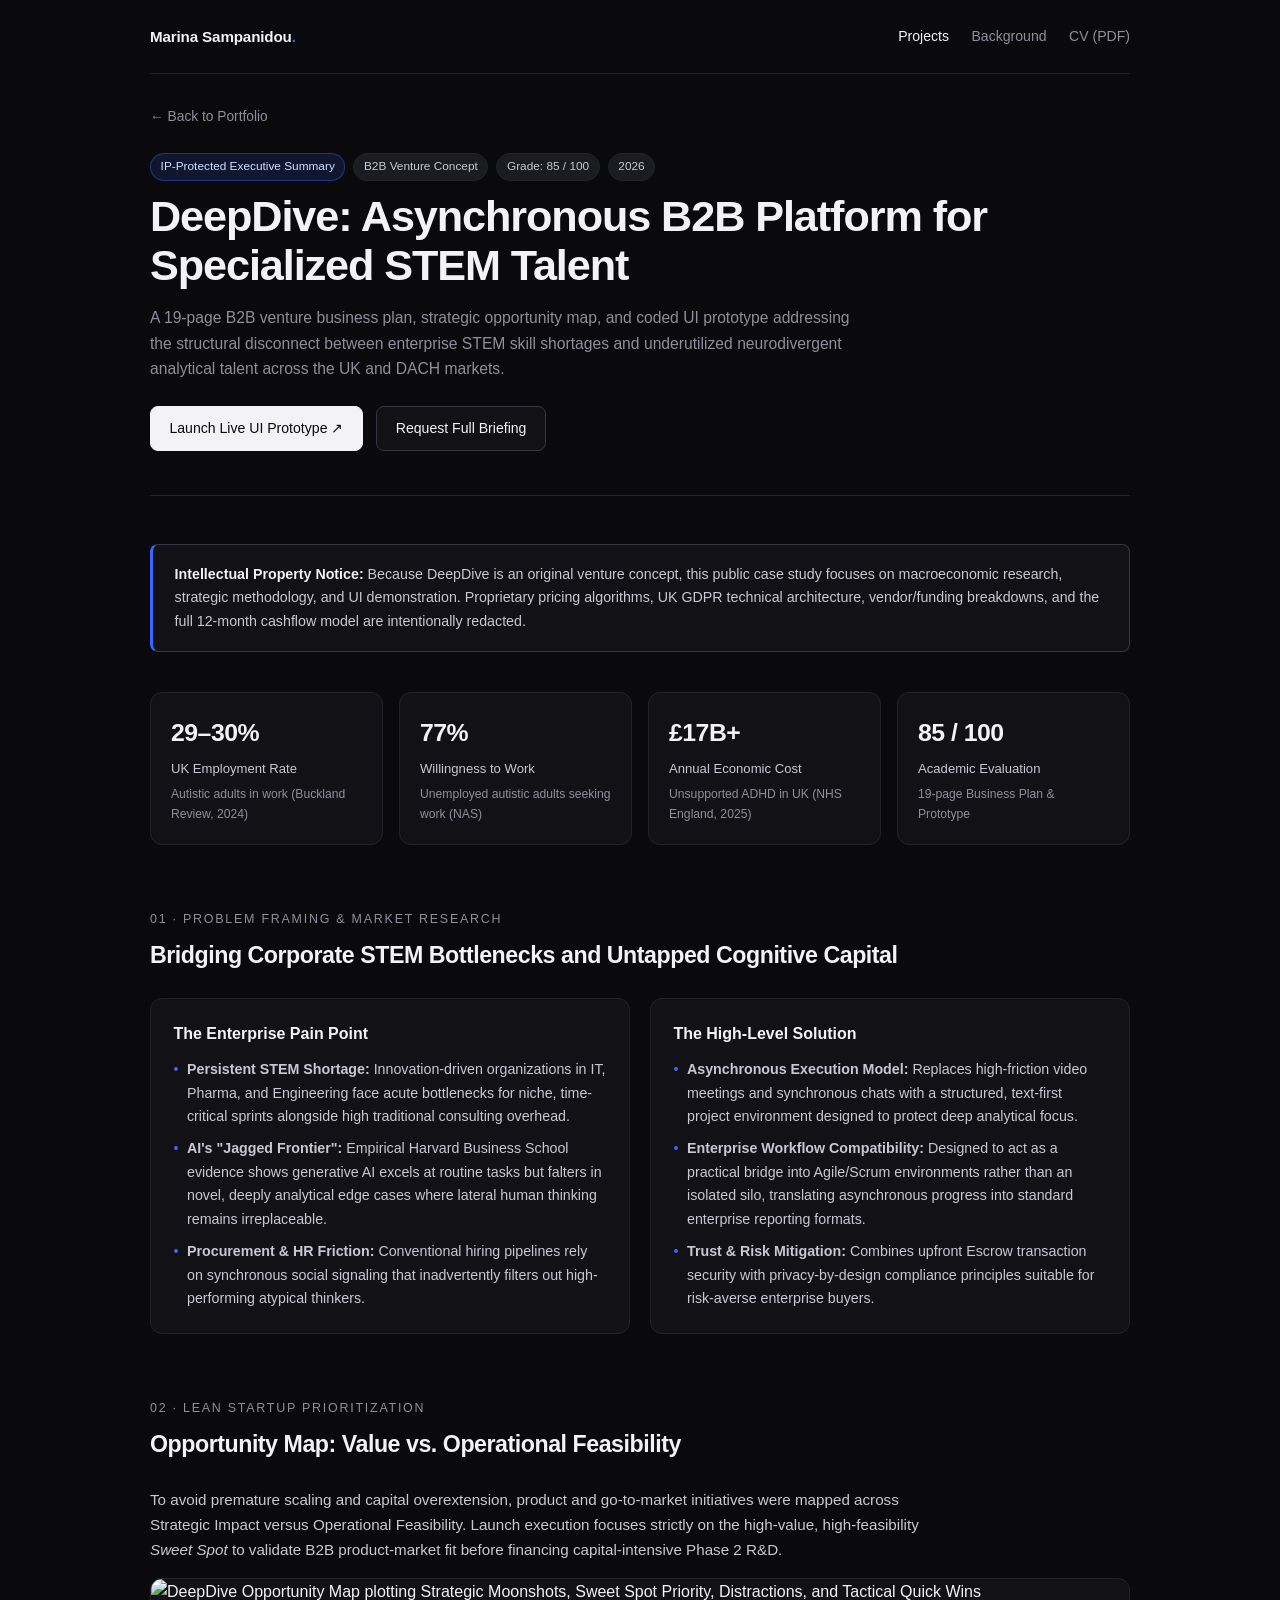
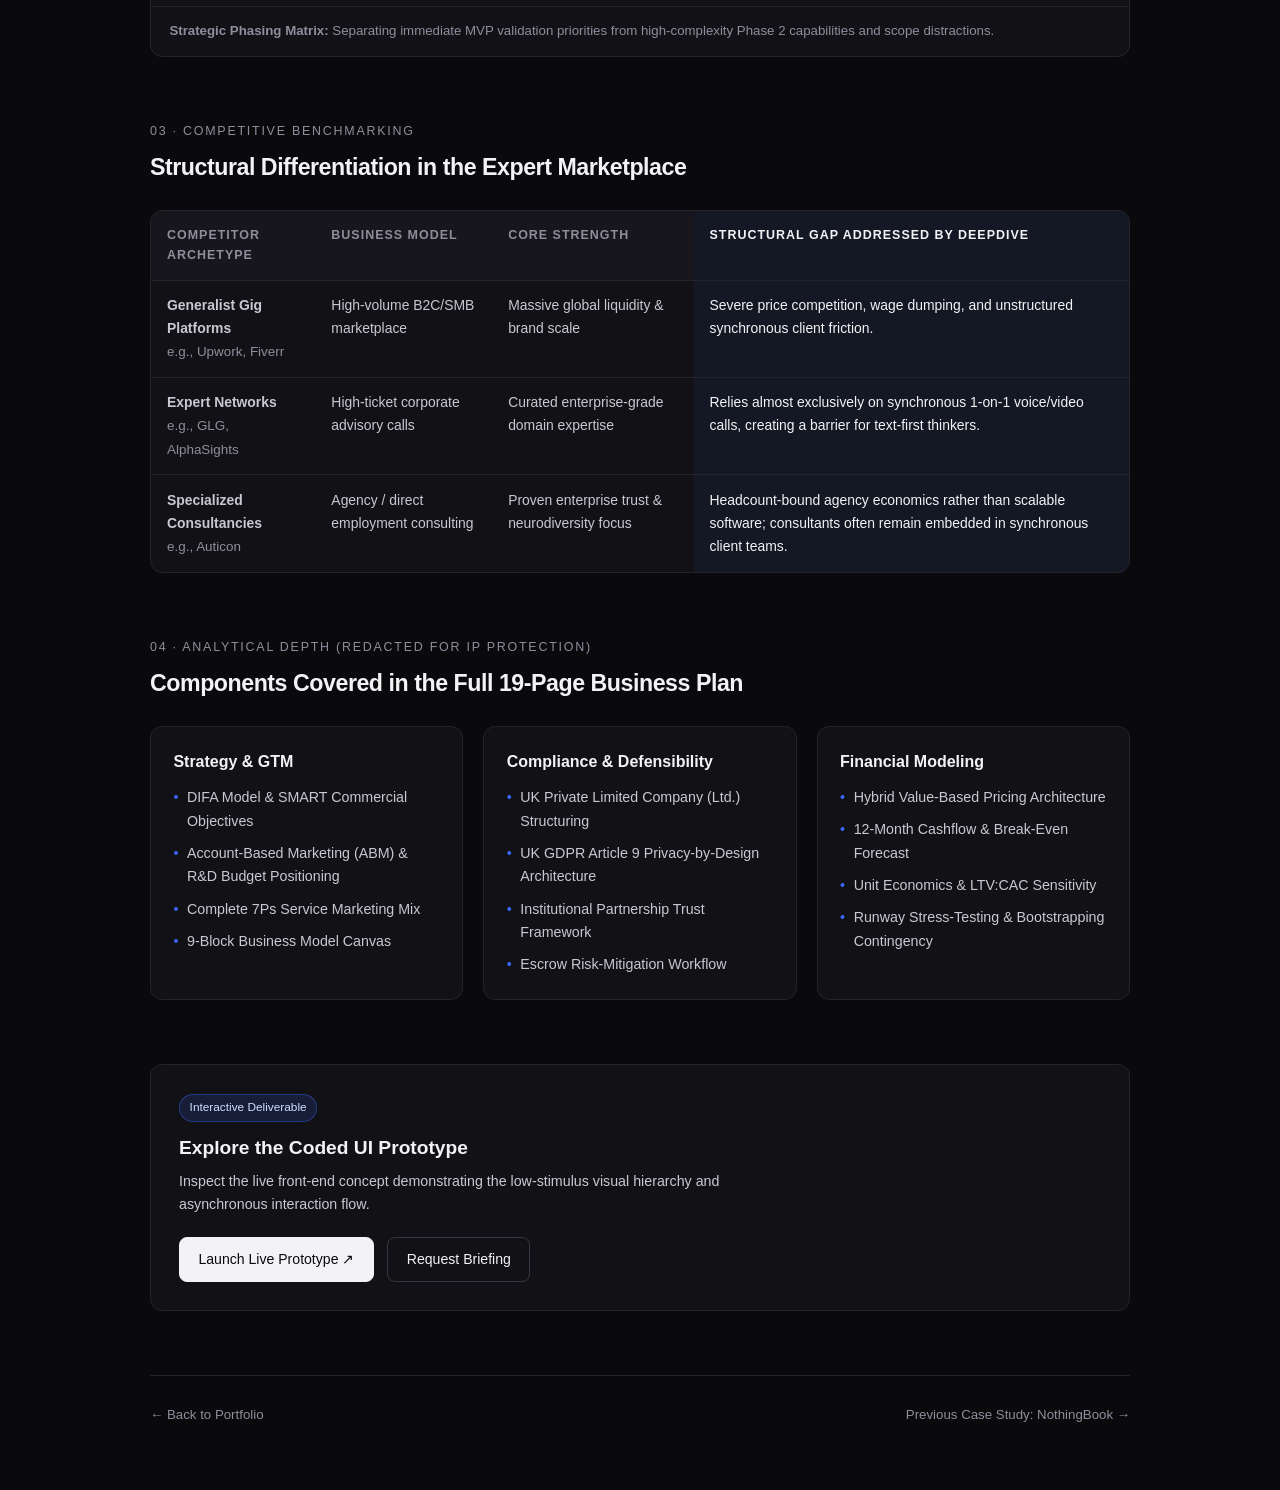
==== deepdive.html @ 22c57059 "Add files via upload" ====
<!DOCTYPE html>
<html lang="en">
<head>
  <meta charset="UTF-8" />
  <meta name="viewport" content="width=device-width, initial-scale=1.0" />
  <title>DeepDive Case Study — Marina Sampanidou</title>
  <meta name="description" content="IP-protected executive summary of DeepDive: B2B asynchronous platform business plan, Opportunity Map, market diagnostics, and live UI prototype." />
  <link rel="stylesheet" href="../style.css" />
</head>
<body>

  <nav class="topbar">
    <a class="brand" href="../index.html">Marina Sampanidou<span>.</span></a>
    <div class="nav-links">
      <a href="../index.html#projects" class="active">Projects</a>
      <a href="../index.html#profile">Background</a>
      <a href="../Marina_Sampanidou_CV.pdf" target="_blank" rel="noopener">CV (PDF)</a>
    </div>
  </nav>

  <main class="container">

    <a class="back-link" href="../index.html">&larr; Back to Portfolio</a>

    <header class="case-hero single">
      <div>
        <div class="badge-row">
          <span class="badge badge-accent">IP-Protected Executive Summary</span>
          <span class="badge">B2B Venture Concept</span>
          <span class="badge">Grade: 85 / 100</span>
          <span class="badge">2026</span>
        </div>
        <h1>DeepDive: Asynchronous B2B Platform for Specialized STEM Talent</h1>
        <p class="hero-summary" style="margin-bottom: 1.5rem;">
          A 19-page B2B venture business plan, strategic opportunity map, and coded UI prototype addressing the structural disconnect between enterprise STEM skill shortages and underutilized neurodivergent analytical talent across the UK and DACH markets.
        </p>
        <div class="btn-row">
          <a class="btn btn-primary" href="https://spiffy-treacle-99836d.netlify.app/" target="_blank" rel="noopener">Launch Live UI Prototype &#8599;</a>
          <a class="btn" href="mailto:marinasampanidou@gmail.com?subject=DeepDive%20Executive%20Summary%20Request">Request Full Briefing</a>
        </div>
      </div>
    </header>

    <div class="notice-banner">
      <strong>Intellectual Property Notice:</strong> Because DeepDive is an original venture concept, this public case study focuses on macroeconomic research, strategic methodology, and UI demonstration. Proprietary pricing algorithms, UK GDPR technical architecture, vendor/funding breakdowns, and the full 12-month cashflow model are intentionally redacted.
    </div>

    <!-- Macro Evidence Strip -->
    <section>
      <div class="grid-4">
        <div class="metric-card">
          <div class="metric-val">29–30%</div>
          <div class="metric-label">UK Employment Rate</div>
          <div class="metric-note">Autistic adults in work (Buckland Review, 2024)</div>
        </div>
        <div class="metric-card">
          <div class="metric-val">77%</div>
          <div class="metric-label">Willingness to Work</div>
          <div class="metric-note">Unemployed autistic adults seeking work (NAS)</div>
        </div>
        <div class="metric-card">
          <div class="metric-val">&pound;17B+</div>
          <div class="metric-label">Annual Economic Cost</div>
          <div class="metric-note">Unsupported ADHD in UK (NHS England, 2025)</div>
        </div>
        <div class="metric-card">
          <div class="metric-val">85 / 100</div>
          <div class="metric-label">Academic Evaluation</div>
          <div class="metric-note">19-page Business Plan &amp; Prototype</div>
        </div>
      </div>
    </section>

    <!-- 1. Market Gap & Strategic Thesis -->
    <section>
      <p class="section-label">01 · Problem Framing &amp; Market Research</p>
      <h2 class="section-title">Bridging Corporate STEM Bottlenecks and Untapped Cognitive Capital</h2>
      <div class="grid-2">
        <div class="card">
          <h3>The Enterprise Pain Point</h3>
          <ul>
            <li><strong>Persistent STEM Shortage:</strong> Innovation-driven organizations in IT, Pharma, and Engineering face acute bottlenecks for niche, time-critical sprints alongside high traditional consulting overhead.</li>
            <li><strong>AI's "Jagged Frontier":</strong> Empirical Harvard Business School evidence shows generative AI excels at routine tasks but falters in novel, deeply analytical edge cases where lateral human thinking remains irreplaceable.</li>
            <li><strong>Procurement &amp; HR Friction:</strong> Conventional hiring pipelines rely on synchronous social signaling that inadvertently filters out high-performing atypical thinkers.</li>
          </ul>
        </div>
        <div class="card">
          <h3>The High-Level Solution</h3>
          <ul>
            <li><strong>Asynchronous Execution Model:</strong> Replaces high-friction video meetings and synchronous chats with a structured, text-first project environment designed to protect deep analytical focus.</li>
            <li><strong>Enterprise Workflow Compatibility:</strong> Designed to act as a practical bridge into Agile/Scrum environments rather than an isolated silo, translating asynchronous progress into standard enterprise reporting formats.</li>
            <li><strong>Trust &amp; Risk Mitigation:</strong> Combines upfront Escrow transaction security with privacy-by-design compliance principles suitable for risk-averse enterprise buyers.</li>
          </ul>
        </div>
      </div>
    </section>

    <!-- 2. Opportunity Map -->
    <section>
      <p class="section-label">02 · Lean Startup Prioritization</p>
      <h2 class="section-title">Opportunity Map: Value vs. Operational Feasibility</h2>
      <div class="prose">
        <p>
          To avoid premature scaling and capital overextension, product and go-to-market initiatives were mapped across Strategic Impact versus Operational Feasibility. Launch execution focuses strictly on the high-value, high-feasibility <em>Sweet Spot</em> to validate B2B product-market fit before financing capital-intensive Phase 2 R&amp;D.
        </p>
      </div>
      <div class="media-card">
        <img src="../assets/images/deepdive-opportunity-map.png" alt="DeepDive Opportunity Map plotting Strategic Moonshots, Sweet Spot Priority, Distractions, and Tactical Quick Wins" />
        <div class="media-caption">
          <strong>Strategic Phasing Matrix:</strong> Separating immediate MVP validation priorities from high-complexity Phase 2 capabilities and scope distractions.
        </div>
      </div>
    </section>

    <!-- 3. Competitive Landscape -->
    <section>
      <p class="section-label">03 · Competitive Benchmarking</p>
      <h2 class="section-title">Structural Differentiation in the Expert Marketplace</h2>
      <div class="table-wrap">
        <table>
          <thead>
            <tr>
              <th>Competitor Archetype</th>
              <th>Business Model</th>
              <th>Core Strength</th>
              <th class="highlight-col">Structural Gap Addressed by DeepDive</th>
            </tr>
          </thead>
          <tbody>
            <tr>
              <td><strong>Generalist Gig Platforms</strong><br><span class="muted">e.g., Upwork, Fiverr</span></td>
              <td>High-volume B2C/SMB marketplace</td>
              <td>Massive global liquidity &amp; brand scale</td>
              <td class="highlight-col">Severe price competition, wage dumping, and unstructured synchronous client friction.</td>
            </tr>
            <tr>
              <td><strong>Expert Networks</strong><br><span class="muted">e.g., GLG, AlphaSights</span></td>
              <td>High-ticket corporate advisory calls</td>
              <td>Curated enterprise-grade domain expertise</td>
              <td class="highlight-col">Relies almost exclusively on synchronous 1-on-1 voice/video calls, creating a barrier for text-first thinkers.</td>
            </tr>
            <tr>
              <td><strong>Specialized Consultancies</strong><br><span class="muted">e.g., Auticon</span></td>
              <td>Agency / direct employment consulting</td>
              <td>Proven enterprise trust &amp; neurodiversity focus</td>
              <td class="highlight-col">Headcount-bound agency economics rather than scalable software; consultants often remain embedded in synchronous client teams.</td>
            </tr>
          </tbody>
        </table>
      </div>
    </section>

    <!-- 4. Scope of Full Business Plan (Redacted) -->
    <section>
      <p class="section-label">04 · Analytical Depth (Redacted for IP Protection)</p>
      <h2 class="section-title">Components Covered in the Full 19-Page Business Plan</h2>
      <div class="grid-3">
        <div class="card">
          <h3>Strategy &amp; GTM</h3>
          <ul>
            <li>DIFA Model &amp; SMART Commercial Objectives</li>
            <li>Account-Based Marketing (ABM) &amp; R&amp;D Budget Positioning</li>
            <li>Complete 7Ps Service Marketing Mix</li>
            <li>9-Block Business Model Canvas</li>
          </ul>
        </div>
        <div class="card">
          <h3>Compliance &amp; Defensibility</h3>
          <ul>
            <li>UK Private Limited Company (Ltd.) Structuring</li>
            <li>UK GDPR Article 9 Privacy-by-Design Architecture</li>
            <li>Institutional Partnership Trust Framework</li>
            <li>Escrow Risk-Mitigation Workflow</li>
          </ul>
        </div>
        <div class="card">
          <h3>Financial Modeling</h3>
          <ul>
            <li>Hybrid Value-Based Pricing Architecture</li>
            <li>12-Month Cashflow &amp; Break-Even Forecast</li>
            <li>Unit Economics &amp; LTV:CAC Sensitivity</li>
            <li>Runway Stress-Testing &amp; Bootstrapping Contingency</li>
          </ul>
        </div>
      </div>
    </section>

    <!-- 5. Interactive Prototype CTA -->
    <section>
      <div class="card" style="display: flex; justify-content: space-between; align-items: center; flex-wrap: wrap; gap: 1.25rem; padding: 1.75rem;">
        <div style="max-width: 600px;">
          <span class="badge badge-accent" style="margin-bottom: 0.6rem; display: inline-block;">Interactive Deliverable</span>
          <h3 style="font-size: 1.2rem; margin-bottom: 0.4rem;">Explore the Coded UI Prototype</h3>
          <p>
            Inspect the live front-end concept demonstrating the low-stimulus visual hierarchy and asynchronous interaction flow.
          </p>
        </div>
        <div class="btn-row">
          <a class="btn btn-primary" href="https://spiffy-treacle-99836d.netlify.app/" target="_blank" rel="noopener">Launch Live Prototype &#8599;</a>
          <a class="btn" href="mailto:marinasampanidou@gmail.com?subject=DeepDive%20Executive%20Summary%20Request">Request Briefing</a>
        </div>
      </div>
    </section>

    <footer>
      <a href="../index.html" style="text-decoration: none;">&larr; Back to Portfolio</a>
      <a href="nothingbook.html" style="text-decoration: none;">Previous Case Study: NothingBook &rarr;</a>
    </footer>

  </main>

</body>
</html>
---- style.css ----
/* Marina Sampanidou — Minimalist Strategic Portfolio */
:root {
  --bg: #0a0a0c;
  --surface: #121216;
  --surface-hover: #17171d;
  --border: #23232b;
  --border-strong: #363644;
  --text: #f3f3f6;
  --text-secondary: #c8c8d2;
  --muted: #8e8e9c;
  --accent: #3b66ff;
  --accent-soft: rgba(59, 102, 255, 0.14);
  --accent-border: rgba(59, 102, 255, 0.4);
  --badge-bg: #1b1b22;
  --radius: 12px;
  --max-w: 980px;
}

* {
  box-sizing: border-box;
  margin: 0;
  padding: 0;
}

html {
  scroll-behavior: smooth;
}

body {
  background-color: var(--bg);
  color: var(--text);
  font-family: -apple-system, BlinkMacSystemFont, "Segoe UI", Roboto, Inter, "Helvetica Neue", Arial, sans-serif;
  line-height: 1.65;
  -webkit-font-smoothing: antialiased;
  padding: 0 1.5rem 4rem;
}

a {
  color: inherit;
}

img {
  max-width: 100%;
  display: block;
}

.container {
  max-width: var(--max-w);
  margin: 0 auto;
}

/* Top Navigation */
.topbar {
  max-width: var(--max-w);
  margin: 0 auto;
  padding: 1.5rem 0;
  display: flex;
  justify-content: space-between;
  align-items: center;
  border-bottom: 1px solid var(--border);
  gap: 1rem;
  flex-wrap: wrap;
}

.brand {
  font-size: 0.95rem;
  font-weight: 600;
  letter-spacing: -0.01em;
  text-decoration: none;
  color: var(--text);
}

.brand span {
  color: var(--accent);
}

.nav-links {
  display: flex;
  gap: 1.4rem;
  align-items: center;
  flex-wrap: wrap;
}

.nav-links a {
  text-decoration: none;
  font-size: 0.88rem;
  color: var(--muted);
  transition: color 0.18s ease;
}

.nav-links a:hover,
.nav-links a.active {
  color: var(--text);
}

/* Hero */
.hero {
  padding: 4rem 0 3rem;
  border-bottom: 1px solid var(--border);
  margin-bottom: 3.25rem;
}

.eyebrow {
  display: inline-block;
  font-size: 0.78rem;
  text-transform: uppercase;
  letter-spacing: 0.12em;
  color: var(--muted);
  margin-bottom: 0.9rem;
}

.hero h1 {
  font-size: clamp(2.1rem, 4.5vw, 3.1rem);
  font-weight: 650;
  letter-spacing: -0.03em;
  line-height: 1.12;
  margin-bottom: 0.75rem;
}

.hero-sub {
  font-size: 1.08rem;
  color: var(--text-secondary);
  font-weight: 450;
  margin-bottom: 1.25rem;
}

.hero-summary {
  max-width: 720px;
  color: var(--muted);
  font-size: 0.98rem;
  margin-bottom: 1.85rem;
}

/* Buttons */
.btn-row {
  display: flex;
  flex-wrap: wrap;
  gap: 0.85rem;
}

.btn {
  display: inline-flex;
  align-items: center;
  gap: 0.45rem;
  text-decoration: none;
  font-size: 0.88rem;
  font-weight: 500;
  padding: 0.62rem 1.15rem;
  border-radius: 8px;
  border: 1px solid var(--border-strong);
  background: var(--surface);
  color: var(--text);
  transition: background 0.18s ease, border-color 0.18s ease, transform 0.15s ease;
}

.btn:hover {
  background: var(--surface-hover);
  border-color: #555568;
  transform: translateY(-1px);
}

.btn-primary {
  background: var(--text);
  color: #0a0a0c;
  border-color: var(--text);
}

.btn-primary:hover {
  background: #dcdce4;
  border-color: #dcdce4;
  color: #0a0a0c;
}

.btn-accent {
  background: var(--accent-soft);
  border-color: var(--accent-border);
  color: #dbe4ff;
}

.btn-accent:hover {
  background: rgba(59, 102, 255, 0.24);
  border-color: var(--accent);
}

/* Section Headers */
section {
  margin-bottom: 4rem;
}

.section-label {
  font-size: 0.78rem;
  text-transform: uppercase;
  letter-spacing: 0.14em;
  color: var(--muted);
  margin-bottom: 0.4rem;
}

.section-title {
  font-size: 1.45rem;
  font-weight: 600;
  letter-spacing: -0.02em;
  margin-bottom: 1.5rem;
}

/* Project Cards on Homepage */
.projects-grid {
  display: grid;
  grid-template-columns: 1fr;
  gap: 1.75rem;
}

.project-feature {
  background: var(--surface);
  border: 1px solid var(--border);
  border-radius: var(--radius);
  overflow: hidden;
  display: grid;
  grid-template-columns: 340px 1fr;
  transition: border-color 0.2s ease;
}

.project-feature:hover {
  border-color: var(--border-strong);
}

.project-thumb {
  background: #0d0d11;
  border-right: 1px solid var(--border);
  overflow: hidden;
  display: flex;
  align-items: center;
  justify-content: center;
  min-height: 240px;
}

.project-thumb img {
  width: 100%;
  height: 100%;
  object-fit: cover;
}

.project-thumb.contain {
  padding: 1rem;
  background: #0e1320;
}

.project-thumb.contain img {
  object-fit: contain;
}

.project-body {
  padding: 1.75rem;
  display: flex;
  flex-direction: column;
  justify-content: space-between;
  gap: 1rem;
}

.badge-row {
  display: flex;
  flex-wrap: wrap;
  gap: 0.5rem;
  margin-bottom: 0.65rem;
}

.badge {
  font-size: 0.74rem;
  font-weight: 500;
  padding: 0.22rem 0.6rem;
  border-radius: 999px;
  background: var(--badge-bg);
  border: 1px solid var(--border);
  color: var(--text-secondary);
}

.badge-accent {
  background: var(--accent-soft);
  border-color: var(--accent-border);
  color: #cfe0ff;
}

.project-body h3 {
  font-size: 1.32rem;
  font-weight: 600;
  letter-spacing: -0.015em;
  margin-bottom: 0.55rem;
}

.project-body p {
  font-size: 0.93rem;
  color: var(--text-secondary);
  margin-bottom: 1rem;
}

.tags {
  display: flex;
  flex-wrap: wrap;
  gap: 0.45rem;
  margin-bottom: 1.2rem;
}

.tag {
  font-size: 0.76rem;
  color: var(--muted);
  border: 1px solid var(--border);
  padding: 0.18rem 0.55rem;
  border-radius: 6px;
}

/* Cards & Grids */
.grid-3 {
  display: grid;
  grid-template-columns: repeat(3, 1fr);
  gap: 1.25rem;
}

.grid-2 {
  display: grid;
  grid-template-columns: repeat(2, 1fr);
  gap: 1.25rem;
}

.grid-4 {
  display: grid;
  grid-template-columns: repeat(4, 1fr);
  gap: 1rem;
}

.card {
  background: var(--surface);
  border: 1px solid var(--border);
  border-radius: var(--radius);
  padding: 1.4rem;
}

.card h3 {
  font-size: 1rem;
  font-weight: 600;
  margin-bottom: 0.65rem;
  color: var(--text);
}

.card p,
.card li {
  font-size: 0.89rem;
  color: var(--text-secondary);
}

.card ul {
  list-style: none;
}

.card ul li {
  margin-bottom: 0.55rem;
  padding-left: 0.85rem;
  position: relative;
}

.card ul li::before {
  content: "•";
  position: absolute;
  left: 0;
  color: var(--accent);
}

.card ul li:last-child {
  margin-bottom: 0;
}

.muted {
  color: var(--muted);
  font-size: 0.84rem;
}

/* Metric Cards */
.metric-card {
  background: var(--surface);
  border: 1px solid var(--border);
  border-radius: var(--radius);
  padding: 1.25rem;
}

.metric-val {
  font-size: 1.55rem;
  font-weight: 650;
  letter-spacing: -0.02em;
  color: var(--text);
  margin-bottom: 0.25rem;
}

.metric-label {
  font-size: 0.82rem;
  color: var(--text-secondary);
  font-weight: 500;
  margin-bottom: 0.25rem;
}

.metric-note {
  font-size: 0.76rem;
  color: var(--muted);
}

/* Case Study Header */
.back-link {
  display: inline-flex;
  align-items: center;
  gap: 0.4rem;
  text-decoration: none;
  font-size: 0.86rem;
  color: var(--muted);
  margin-top: 2rem;
  margin-bottom: 1.5rem;
  transition: color 0.18s ease;
}

.back-link:hover {
  color: var(--text);
}

.case-hero {
  display: grid;
  grid-template-columns: 1.25fr 0.95fr;
  gap: 2.25rem;
  align-items: center;
  padding-bottom: 2.75rem;
  border-bottom: 1px solid var(--border);
  margin-bottom: 3rem;
}

.case-hero.single {
  grid-template-columns: 1fr;
}

.case-hero h1 {
  font-size: clamp(1.9rem, 3.8vw, 2.7rem);
  font-weight: 650;
  letter-spacing: -0.025em;
  line-height: 1.15;
  margin-bottom: 0.85rem;
}

.case-hero-img {
  border-radius: var(--radius);
  border: 1px solid var(--border);
  overflow: hidden;
  background: var(--surface);
}

.case-hero-img img {
  width: 100%;
  height: auto;
}

/* Notice Banner (IP Protection / Academic Concept) */
.notice-banner {
  background: var(--surface);
  border: 1px solid var(--border-strong);
  border-left: 3px solid var(--accent);
  border-radius: 8px;
  padding: 1.1rem 1.35rem;
  margin-bottom: 2.5rem;
  font-size: 0.89rem;
  color: var(--text-secondary);
}

.notice-banner strong {
  color: var(--text);
}

/* Tables */
.table-wrap {
  width: 100%;
  overflow-x: auto;
  border: 1px solid var(--border);
  border-radius: var(--radius);
  background: var(--surface);
}

table {
  width: 100%;
  border-collapse: collapse;
  font-size: 0.87rem;
  text-align: left;
}

th, td {
  padding: 0.85rem 1rem;
  border-bottom: 1px solid var(--border);
  vertical-align: top;
}

th {
  font-size: 0.78rem;
  text-transform: uppercase;
  letter-spacing: 0.08em;
  color: var(--muted);
  background: #16161c;
  font-weight: 600;
}

td {
  color: var(--text-secondary);
}

tr:last-child td {
  border-bottom: none;
}

.highlight-col {
  background: rgba(59, 102, 255, 0.06);
  color: var(--text);
}

/* Media Frames */
.media-card {
  background: var(--surface);
  border: 1px solid var(--border);
  border-radius: var(--radius);
  overflow: hidden;
  margin-bottom: 1.25rem;
}

.media-card img {
  width: 100%;
  height: auto;
  display: block;
}

.media-caption {
  padding: 0.85rem 1.15rem;
  font-size: 0.83rem;
  color: var(--muted);
  border-top: 1px solid var(--border);
}

/* Video Showcase (9:16 Short beside text) */
.video-split {
  display: grid;
  grid-template-columns: 300px 1fr;
  gap: 2rem;
  align-items: center;
  background: var(--surface);
  border: 1px solid var(--border);
  border-radius: var(--radius);
  padding: 1.6rem;
}

.video-vertical {
  position: relative;
  width: 100%;
  aspect-ratio: 9 / 16;
  max-height: 460px;
  border-radius: 10px;
  overflow: hidden;
  border: 1px solid var(--border-strong);
  background: #000;
}

.video-vertical iframe {
  position: absolute;
  inset: 0;
  width: 100%;
  height: 100%;
  border: 0;
}

/* Prose Block */
.prose p {
  color: var(--text-secondary);
  font-size: 0.95rem;
  margin-bottom: 1rem;
  max-width: 780px;
}

/* Footer */
footer {
  border-top: 1px solid var(--border);
  padding-top: 1.75rem;
  margin-top: 3rem;
  display: flex;
  justify-content: space-between;
  flex-wrap: wrap;
  gap: 0.75rem;
  color: var(--muted);
  font-size: 0.83rem;
}

/* Responsive */
@media (max-width: 820px) {
  .project-feature,
  .case-hero,
  .video-split {
    grid-template-columns: 1fr;
  }

  .project-thumb {
    border-right: none;
    border-bottom: 1px solid var(--border);
    max-height: 260px;
  }

  .grid-3,
  .grid-4 {
    grid-template-columns: repeat(2, 1fr);
  }
}

@media (max-width: 560px) {
  body {
    padding: 0 1rem 3rem;
  }

  .grid-2,
  .grid-3,
  .grid-4 {
    grid-template-columns: 1fr;
  }

  .video-vertical {
    max-width: 280px;
    margin: 0 auto;
  }
}
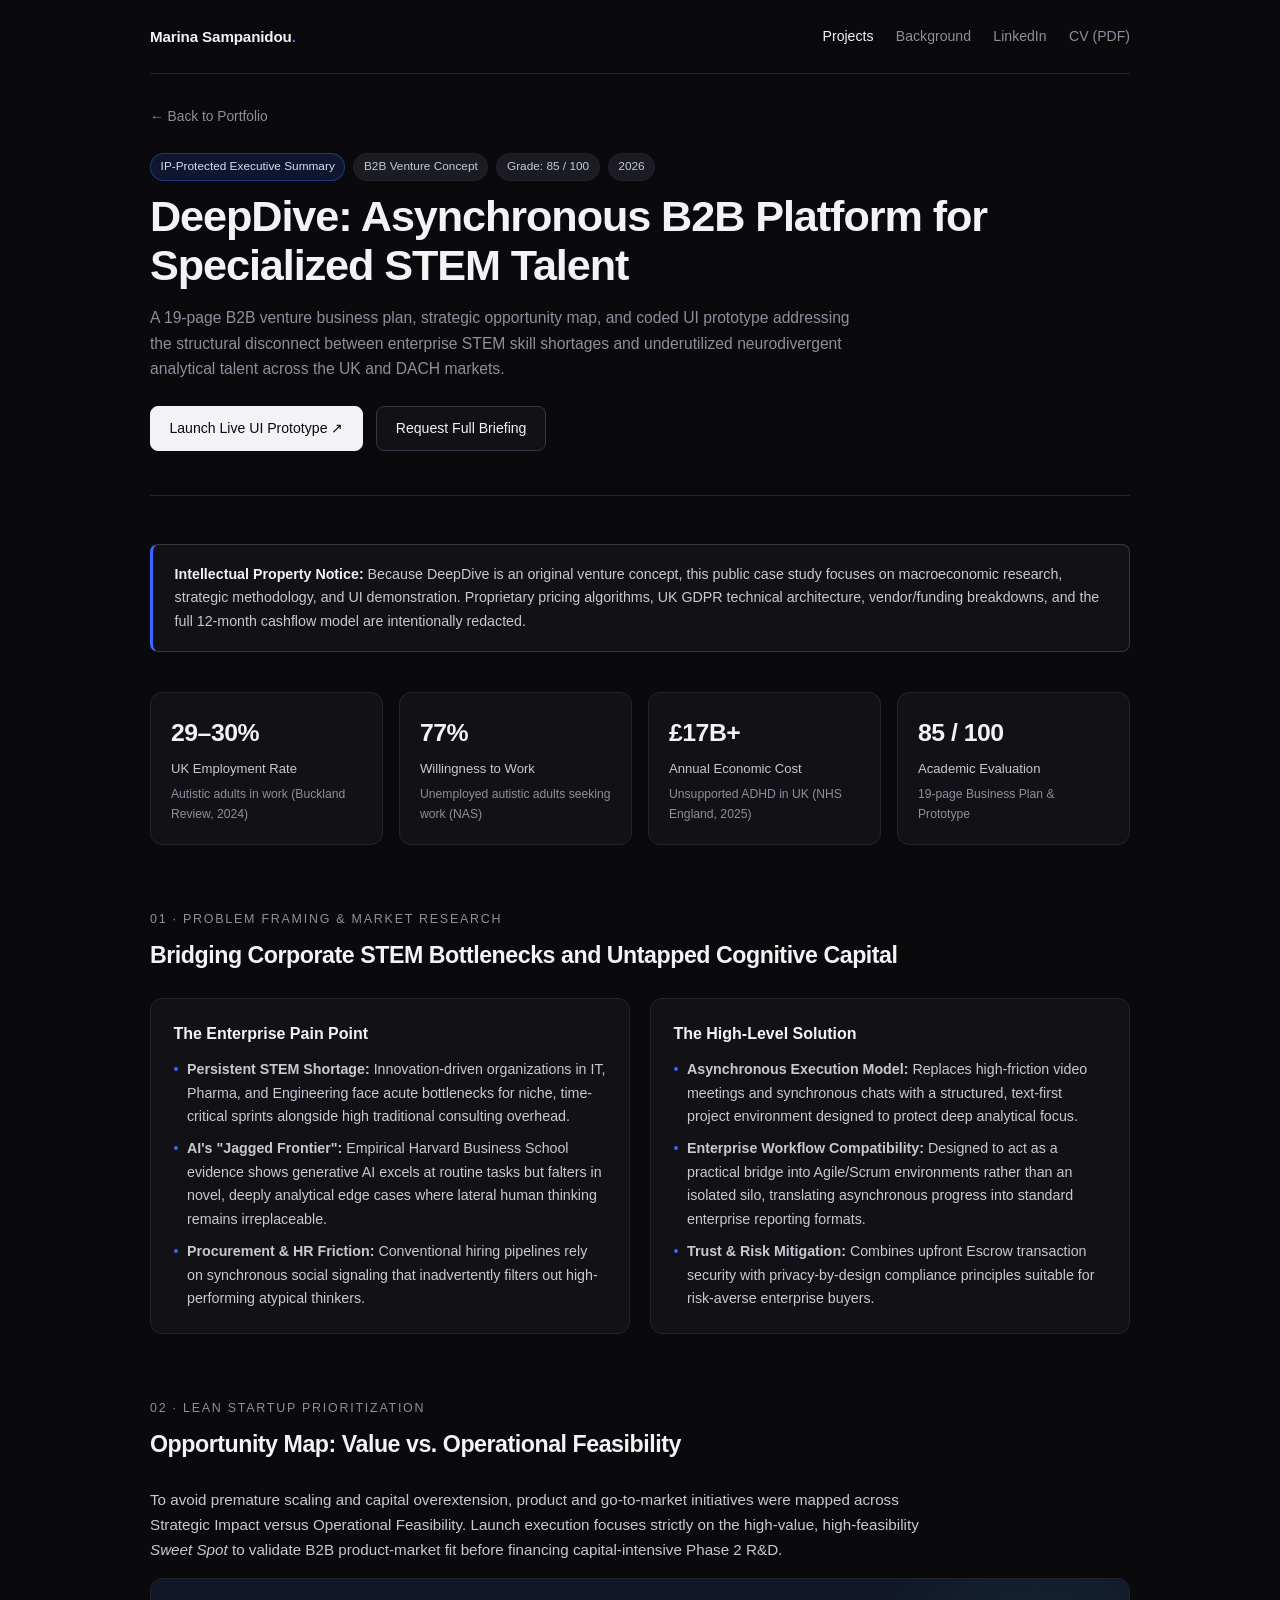
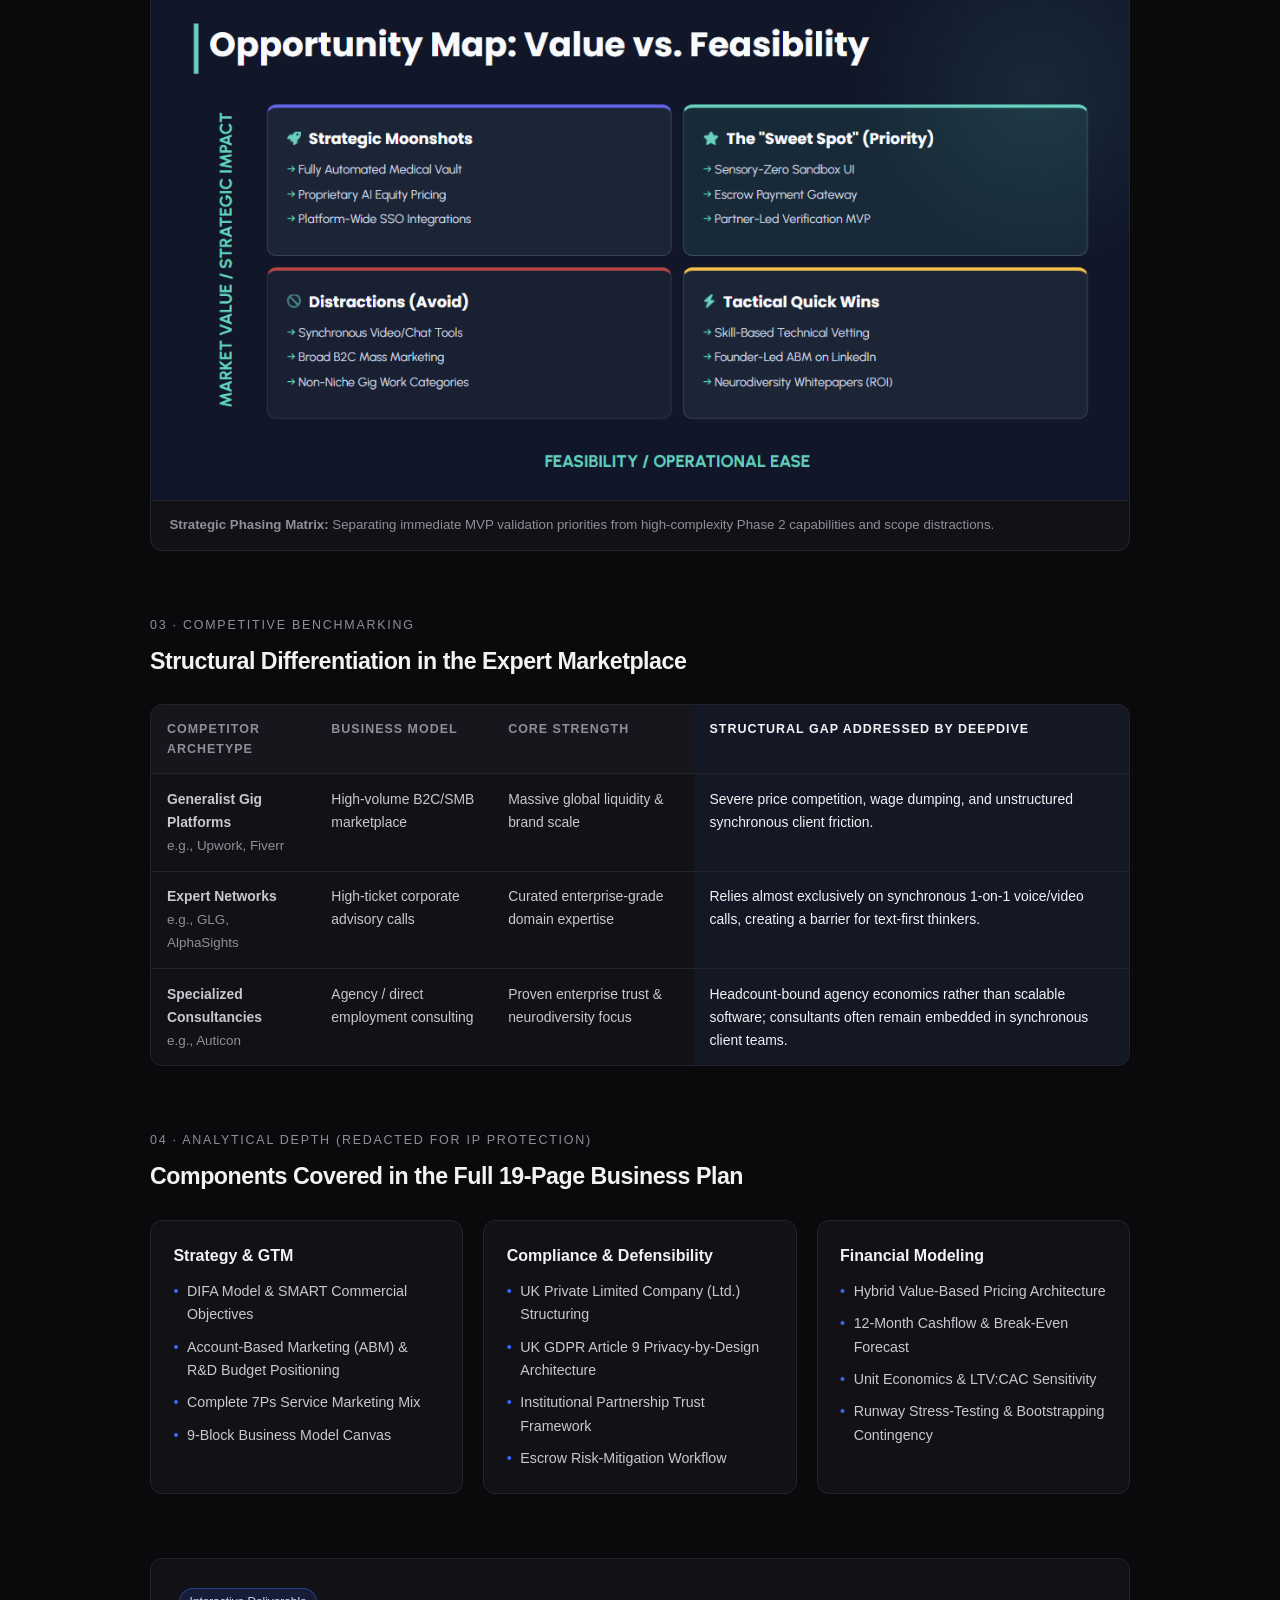
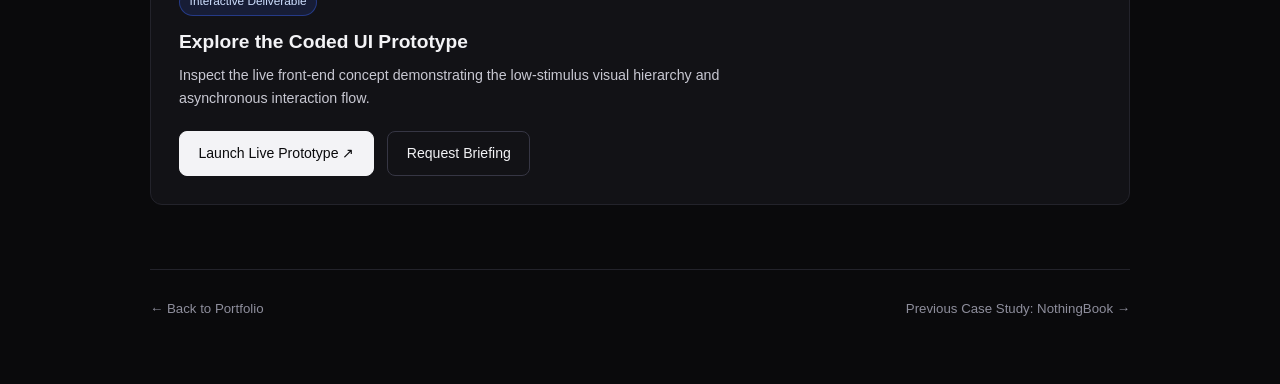
==== commit c2a991de: "Add files via upload" ====
--- a/deepdive.html
+++ b/deepdive.html
@@ -5,22 +5,23 @@
   <meta name="viewport" content="width=device-width, initial-scale=1.0" />
   <title>DeepDive Case Study — Marina Sampanidou</title>
   <meta name="description" content="IP-protected executive summary of DeepDive: B2B asynchronous platform business plan, Opportunity Map, market diagnostics, and live UI prototype." />
-  <link rel="stylesheet" href="../style.css" />
+  <link rel="stylesheet" href="style.css" />
 </head>
 <body>
 
   <nav class="topbar">
-    <a class="brand" href="../index.html">Marina Sampanidou<span>.</span></a>
+    <a class="brand" href="index.html">Marina Sampanidou<span>.</span></a>
     <div class="nav-links">
-      <a href="../index.html#projects" class="active">Projects</a>
-      <a href="../index.html#profile">Background</a>
-      <a href="../Marina_Sampanidou_CV.pdf" target="_blank" rel="noopener">CV (PDF)</a>
+      <a href="index.html#projects" class="active">Projects</a>
+      <a href="index.html#profile">Background</a>
+      <a href="https://www.linkedin.com/in/marina-sampanidou-stud/" target="_blank" rel="noopener">LinkedIn</a>
+      <a href="Marina_Sampanidou_CV_git.pdf" target="_blank" rel="noopener">CV (PDF)</a>
     </div>
   </nav>
 
   <main class="container">
 
-    <a class="back-link" href="../index.html">&larr; Back to Portfolio</a>
+    <a class="back-link" href="index.html">&larr; Back to Portfolio</a>
 
     <header class="case-hero single">
       <div>
@@ -105,7 +106,7 @@
         </p>
       </div>
       <div class="media-card">
-        <img src="../assets/images/deepdive-opportunity-map.png" alt="DeepDive Opportunity Map plotting Strategic Moonshots, Sweet Spot Priority, Distractions, and Tactical Quick Wins" />
+        <img src="deepdive-opportunity-map.png" alt="DeepDive Opportunity Map plotting Strategic Moonshots, Sweet Spot Priority, Distractions, and Tactical Quick Wins" />
         <div class="media-caption">
           <strong>Strategic Phasing Matrix:</strong> Separating immediate MVP validation priorities from high-complexity Phase 2 capabilities and scope distractions.
         </div>
@@ -203,7 +204,7 @@
     </section>
 
     <footer>
-      <a href="../index.html" style="text-decoration: none;">&larr; Back to Portfolio</a>
+      <a href="index.html" style="text-decoration: none;">&larr; Back to Portfolio</a>
       <a href="nothingbook.html" style="text-decoration: none;">Previous Case Study: NothingBook &rarr;</a>
     </footer>
 
